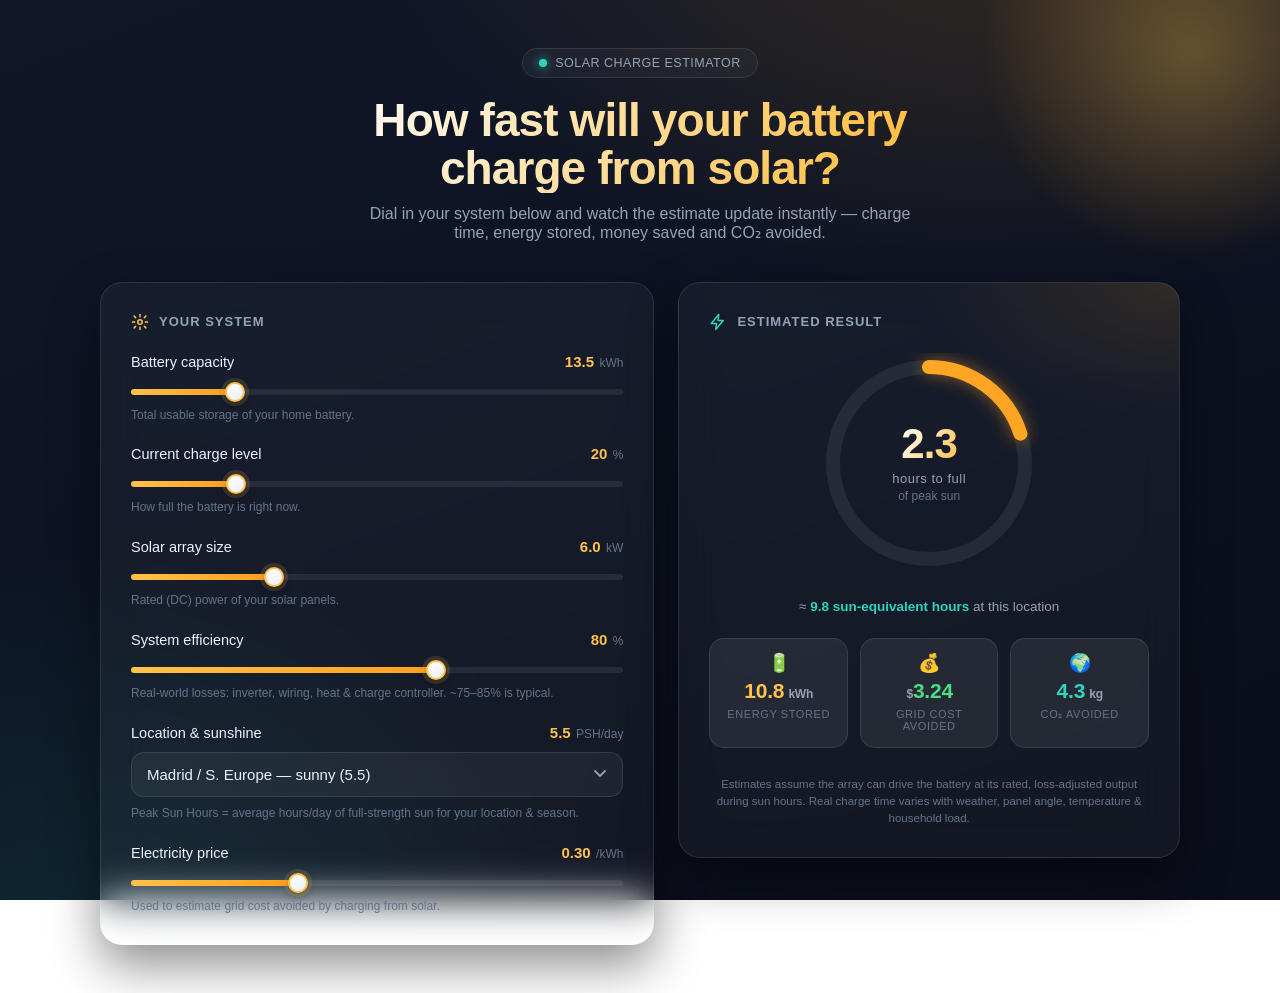
==== solar-battery-calculator.html @ 39a1d1af "Add sleek solar battery charging-time calculator Interactive single-file web app that estimates how " ====
<!DOCTYPE html>
<html lang="en">
<head>
<meta charset="UTF-8">
<meta name="viewport" content="width=device-width, initial-scale=1.0">
<title>Solar Charge — Battery Charging Time Calculator</title>
<style>
  :root {
    --bg-0: #0a0e1a;
    --bg-1: #0f1729;
    --glass: rgba(255, 255, 255, 0.04);
    --glass-brd: rgba(255, 255, 255, 0.10);
    --glass-hi: rgba(255, 255, 255, 0.07);
    --txt: #eef2ff;
    --txt-dim: #94a3b8;
    --txt-faint: #64748b;
    --sun: #ffc24b;
    --sun-deep: #ff9f1c;
    --teal: #2dd4bf;
    --teal-deep: #14b8a6;
    --green: #4ade80;
    --shadow: 0 20px 50px rgba(0, 0, 0, 0.45);
  }

  * { margin: 0; padding: 0; box-sizing: border-box; }

  html, body { min-height: 100%; }

  body {
    font-family: -apple-system, BlinkMacSystemFont, "Segoe UI", Roboto, Helvetica, Arial, sans-serif;
    color: var(--txt);
    background:
      radial-gradient(1200px 700px at 80% -10%, rgba(255, 159, 28, 0.16), transparent 55%),
      radial-gradient(1000px 800px at 5% 110%, rgba(45, 212, 191, 0.13), transparent 55%),
      linear-gradient(160deg, var(--bg-1), var(--bg-0));
    background-attachment: fixed;
    min-height: 100vh;
    padding: clamp(16px, 4vw, 48px);
    -webkit-font-smoothing: antialiased;
    display: flex;
    flex-direction: column;
    align-items: center;
  }

  /* floating sun glow */
  .ambient {
    position: fixed;
    top: -160px; right: -120px;
    width: 420px; height: 420px;
    border-radius: 50%;
    background: radial-gradient(circle, rgba(255, 194, 75, 0.30), rgba(255, 159, 28, 0.05) 60%, transparent 70%);
    filter: blur(8px);
    pointer-events: none;
    z-index: 0;
    animation: float 9s ease-in-out infinite;
  }
  @keyframes float {
    0%, 100% { transform: translateY(0) scale(1); }
    50%      { transform: translateY(26px) scale(1.05); }
  }

  .wrap {
    width: 100%;
    max-width: 1080px;
    position: relative;
    z-index: 1;
  }

  header.hero {
    text-align: center;
    margin-bottom: clamp(24px, 4vw, 40px);
  }
  .badge {
    display: inline-flex;
    align-items: center;
    gap: 8px;
    padding: 7px 16px;
    border-radius: 999px;
    background: var(--glass);
    border: 1px solid var(--glass-brd);
    backdrop-filter: blur(12px);
    font-size: 12.5px;
    letter-spacing: 0.5px;
    text-transform: uppercase;
    color: var(--txt-dim);
    margin-bottom: 18px;
  }
  .badge .dot {
    width: 8px; height: 8px; border-radius: 50%;
    background: var(--teal);
    box-shadow: 0 0 12px var(--teal);
    animation: pulse 2s ease-in-out infinite;
  }
  @keyframes pulse { 0%,100%{opacity:1;} 50%{opacity:.35;} }

  h1 {
    font-size: clamp(28px, 5vw, 46px);
    font-weight: 700;
    letter-spacing: -0.02em;
    line-height: 1.05;
    background: linear-gradient(120deg, #fff 20%, var(--sun) 70%, var(--sun-deep));
    -webkit-background-clip: text;
    background-clip: text;
    -webkit-text-fill-color: transparent;
  }
  header.hero p {
    margin-top: 12px;
    color: var(--txt-dim);
    font-size: clamp(14px, 2.2vw, 16px);
    max-width: 560px;
    margin-left: auto;
    margin-right: auto;
  }

  .grid {
    display: grid;
    grid-template-columns: 1.05fr 0.95fr;
    gap: clamp(16px, 2.5vw, 24px);
    align-items: start;
  }
  @media (max-width: 860px) {
    .grid { grid-template-columns: 1fr; }
  }

  .card {
    background: var(--glass);
    border: 1px solid var(--glass-brd);
    border-radius: 22px;
    padding: clamp(20px, 3vw, 30px);
    backdrop-filter: blur(20px);
    -webkit-backdrop-filter: blur(20px);
    box-shadow: var(--shadow);
  }

  .card-title {
    display: flex;
    align-items: center;
    gap: 10px;
    font-size: 13px;
    font-weight: 600;
    text-transform: uppercase;
    letter-spacing: 1px;
    color: var(--txt-dim);
    margin-bottom: 22px;
  }
  .card-title svg { width: 18px; height: 18px; }

  /* ---- Inputs ---- */
  .field { margin-bottom: 22px; }
  .field:last-child { margin-bottom: 0; }

  .field-head {
    display: flex;
    justify-content: space-between;
    align-items: baseline;
    margin-bottom: 11px;
  }
  .field-head label { font-size: 14.5px; font-weight: 500; color: var(--txt); }
  .field-head .val {
    font-variant-numeric: tabular-nums;
    font-weight: 700;
    font-size: 15px;
    color: var(--sun);
  }
  .field-head .val small { color: var(--txt-faint); font-weight: 500; font-size: 12px; margin-left: 2px; }

  input[type="range"] {
    -webkit-appearance: none;
    appearance: none;
    width: 100%;
    height: 6px;
    border-radius: 999px;
    background: rgba(255,255,255,0.08);
    outline: none;
    cursor: pointer;
  }
  input[type="range"]::-webkit-slider-thumb {
    -webkit-appearance: none;
    appearance: none;
    width: 20px; height: 20px;
    border-radius: 50%;
    background: linear-gradient(145deg, #fff, #e8eefc);
    border: 2px solid var(--sun);
    box-shadow: 0 0 0 4px rgba(255,194,75,0.15), 0 4px 10px rgba(0,0,0,0.4);
    transition: transform .12s ease, box-shadow .12s ease;
  }
  input[type="range"]::-webkit-slider-thumb:hover { transform: scale(1.12); }
  input[type="range"]::-webkit-slider-thumb:active {
    box-shadow: 0 0 0 7px rgba(255,194,75,0.22), 0 4px 10px rgba(0,0,0,0.4);
  }
  input[type="range"]::-moz-range-thumb {
    width: 18px; height: 18px;
    border-radius: 50%;
    background: #fff;
    border: 2px solid var(--sun);
    box-shadow: 0 4px 10px rgba(0,0,0,0.4);
    cursor: pointer;
  }

  select {
    width: 100%;
    appearance: none;
    -webkit-appearance: none;
    background: rgba(255,255,255,0.05);
    border: 1px solid var(--glass-brd);
    color: var(--txt);
    padding: 13px 42px 13px 15px;
    border-radius: 13px;
    font-size: 15px;
    font-family: inherit;
    cursor: pointer;
    background-image: url("data:image/svg+xml;utf8,<svg xmlns='http://www.w3.org/2000/svg' width='12' height='8' viewBox='0 0 12 8'><path d='M1 1l5 5 5-5' stroke='%2394a3b8' stroke-width='1.8' fill='none' stroke-linecap='round'/></svg>");
    background-repeat: no-repeat;
    background-position: right 16px center;
    transition: border-color .15s ease;
  }
  select:focus { outline: none; border-color: var(--sun); }
  select option { background: #131c30; color: var(--txt); }

  .hint { margin-top: 8px; font-size: 12px; color: var(--txt-faint); line-height: 1.4; }

  /* ---- Results ---- */
  .result-card {
    background:
      radial-gradient(420px 220px at 100% 0%, rgba(255,159,28,0.12), transparent 60%),
      var(--glass);
  }

  .ring-wrap {
    display: flex;
    flex-direction: column;
    align-items: center;
    margin-bottom: 26px;
  }
  .ring { position: relative; width: 220px; height: 220px; }
  .ring svg { transform: rotate(-90deg); }
  .ring .center {
    position: absolute;
    inset: 0;
    display: flex;
    flex-direction: column;
    align-items: center;
    justify-content: center;
    text-align: center;
  }
  .ring .center .big {
    font-size: 42px;
    font-weight: 700;
    line-height: 1;
    letter-spacing: -0.02em;
    font-variant-numeric: tabular-nums;
    background: linear-gradient(120deg, #fff, var(--sun));
    -webkit-background-clip: text; background-clip: text;
    -webkit-text-fill-color: transparent;
  }
  .ring .center .unit { font-size: 13px; color: var(--txt-dim); margin-top: 6px; letter-spacing: .5px; }
  .ring .center .sub  { font-size: 12px; color: var(--txt-faint); margin-top: 3px; }

  .equiv {
    text-align: center;
    color: var(--txt-dim);
    font-size: 13.5px;
    margin-bottom: 24px;
  }
  .equiv b { color: var(--teal); font-weight: 700; }

  .stats {
    display: grid;
    grid-template-columns: repeat(3, 1fr);
    gap: 12px;
  }
  @media (max-width: 420px) { .stats { grid-template-columns: 1fr; } }

  .stat {
    background: var(--glass-hi);
    border: 1px solid var(--glass-brd);
    border-radius: 15px;
    padding: 15px 14px;
    text-align: center;
  }
  .stat .icon { font-size: 18px; margin-bottom: 7px; line-height: 1; }
  .stat .num {
    font-size: 21px;
    font-weight: 700;
    font-variant-numeric: tabular-nums;
    letter-spacing: -0.01em;
  }
  .stat .num small { font-size: 12px; font-weight: 600; color: var(--txt-dim); margin-left: 1px; }
  .stat .lbl { font-size: 11px; color: var(--txt-faint); margin-top: 5px; text-transform: uppercase; letter-spacing: .6px; }

  .stat.energy .num { color: var(--sun); }
  .stat.money  .num { color: var(--green); }
  .stat.co2    .num { color: var(--teal); }

  .footnote {
    text-align: center;
    color: var(--txt-faint);
    font-size: 11.5px;
    margin-top: 28px;
    line-height: 1.5;
  }

  .num-anim { transition: color .2s ease; }
</style>
</head>
<body>
<div class="ambient"></div>

<div class="wrap">
  <header class="hero">
    <div class="badge"><span class="dot"></span> Solar Charge Estimator</div>
    <h1>How fast will your battery<br>charge from solar?</h1>
    <p>Dial in your system below and watch the estimate update instantly — charge time, energy stored, money saved and CO₂ avoided.</p>
  </header>

  <div class="grid">
    <!-- ============ INPUTS ============ -->
    <section class="card">
      <div class="card-title">
        <svg viewBox="0 0 24 24" fill="none" stroke="var(--sun)" stroke-width="2" stroke-linecap="round" stroke-linejoin="round"><circle cx="12" cy="12" r="3"/><path d="M12 2v3M12 19v3M4.2 4.2l2.1 2.1M17.7 17.7l2.1 2.1M2 12h3M19 12h3M4.2 19.8l2.1-2.1M17.7 6.3l2.1-2.1"/></svg>
        Your System
      </div>

      <div class="field">
        <div class="field-head">
          <label for="capacity">Battery capacity</label>
          <span class="val"><span id="capacityV">13.5</span><small> kWh</small></span>
        </div>
        <input type="range" id="capacity" min="2" max="60" step="0.5" value="13.5">
        <div class="hint">Total usable storage of your home battery.</div>
      </div>

      <div class="field">
        <div class="field-head">
          <label for="charge">Current charge level</label>
          <span class="val"><span id="chargeV">20</span><small> %</small></span>
        </div>
        <input type="range" id="charge" min="0" max="99" step="1" value="20">
        <div class="hint">How full the battery is right now.</div>
      </div>

      <div class="field">
        <div class="field-head">
          <label for="array">Solar array size</label>
          <span class="val"><span id="arrayV">6.0</span><small> kW</small></span>
        </div>
        <input type="range" id="array" min="0.5" max="20" step="0.25" value="6">
        <div class="hint">Rated (DC) power of your solar panels.</div>
      </div>

      <div class="field">
        <div class="field-head">
          <label for="eff">System efficiency</label>
          <span class="val"><span id="effV">80</span><small> %</small></span>
        </div>
        <input type="range" id="eff" min="55" max="95" step="1" value="80">
        <div class="hint">Real-world losses: inverter, wiring, heat &amp; charge controller. ~75–85% is typical.</div>
      </div>

      <div class="field">
        <div class="field-head">
          <label for="location">Location &amp; sunshine</label>
          <span class="val"><span id="pshV">5.5</span><small> PSH/day</small></span>
        </div>
        <select id="location">
          <option value="6.5">Phoenix, AZ — very sunny (6.5)</option>
          <option value="5.7">Los Angeles, CA — sunny (5.7)</option>
          <option value="5.5" selected>Madrid / S. Europe — sunny (5.5)</option>
          <option value="5.2">Miami, FL (5.2)</option>
          <option value="5.0">Sydney, AU (5.0)</option>
          <option value="4.5">Denver, CO (4.5)</option>
          <option value="4.0">New York, NY (4.0)</option>
          <option value="3.3">Berlin, DE (3.3)</option>
          <option value="2.8">Seattle, WA (2.8)</option>
          <option value="2.5">London, UK — cloudy (2.5)</option>
          <option value="custom">Custom…</option>
        </select>
        <div class="hint">Peak Sun Hours = average hours/day of full-strength sun for your location &amp; season.</div>
      </div>

      <div class="field" id="customPshField" style="display:none;">
        <div class="field-head">
          <label for="customPsh">Custom peak sun hours</label>
          <span class="val"><span id="customPshV">4.0</span><small> h/day</small></span>
        </div>
        <input type="range" id="customPsh" min="1" max="8" step="0.1" value="4">
      </div>

      <div class="field">
        <div class="field-head">
          <label for="rate">Electricity price</label>
          <span class="val"><span id="rateV">0.30</span><small> /kWh</small></span>
        </div>
        <input type="range" id="rate" min="0.05" max="0.80" step="0.01" value="0.30">
        <div class="hint">Used to estimate grid cost avoided by charging from solar.</div>
      </div>
    </section>

    <!-- ============ RESULTS ============ -->
    <section class="card result-card">
      <div class="card-title">
        <svg viewBox="0 0 24 24" fill="none" stroke="var(--teal)" stroke-width="2" stroke-linecap="round" stroke-linejoin="round"><path d="M13 2L3 14h7l-1 8 10-12h-7l1-8z"/></svg>
        Estimated Result
      </div>

      <div class="ring-wrap">
        <div class="ring">
          <svg width="220" height="220" viewBox="0 0 220 220">
            <defs>
              <linearGradient id="ringGrad" x1="0%" y1="0%" x2="100%" y2="100%">
                <stop offset="0%" stop-color="#ffc24b"/>
                <stop offset="100%" stop-color="#ff9f1c"/>
              </linearGradient>
            </defs>
            <circle cx="110" cy="110" r="96" fill="none" stroke="rgba(255,255,255,0.07)" stroke-width="14"/>
            <circle id="ringFill" cx="110" cy="110" r="96" fill="none" stroke="url(#ringGrad)" stroke-width="14"
                    stroke-linecap="round" stroke-dasharray="603.2" stroke-dashoffset="603.2"
                    style="transition: stroke-dashoffset .6s cubic-bezier(.4,0,.2,1); filter: drop-shadow(0 0 8px rgba(255,159,28,.5));"/>
          </svg>
          <div class="center">
            <div class="big" id="timeBig">6.5</div>
            <div class="unit" id="timeUnit">hours to full</div>
            <div class="sub" id="timeSub">of peak sun</div>
          </div>
        </div>
      </div>

      <div class="equiv" id="equiv">≈ <b>1.2 sunny days</b> at this location</div>

      <div class="stats">
        <div class="stat energy">
          <div class="icon">🔋</div>
          <div class="num"><span id="kwh">10.8</span><small> kWh</small></div>
          <div class="lbl">Energy stored</div>
        </div>
        <div class="stat money">
          <div class="icon">💰</div>
          <div class="num"><small>$</small><span id="money">3.24</span></div>
          <div class="lbl">Grid cost avoided</div>
        </div>
        <div class="stat co2">
          <div class="icon">🌍</div>
          <div class="num"><span id="co2">4.3</span><small> kg</small></div>
          <div class="lbl">CO₂ avoided</div>
        </div>
      </div>

      <div class="footnote">
        Estimates assume the array can drive the battery at its rated, loss-adjusted output during sun hours.
        Real charge time varies with weather, panel angle, temperature &amp; household load.
      </div>
    </section>
  </div>
</div>

<script>
// ====================================================================
//  Solar Charge Estimator — live calculator
// ====================================================================

const CO2_PER_KWH = 0.40; // kg CO2 avoided per kWh of grid electricity (approx. grid average)
const RING_CIRC   = 2 * Math.PI * 96; // circumference of the progress ring

// --- element refs ---
const els = {
  capacity: document.getElementById('capacity'),
  charge:   document.getElementById('charge'),
  array:    document.getElementById('array'),
  eff:      document.getElementById('eff'),
  location: document.getElementById('location'),
  customPsh:document.getElementById('customPsh'),
  customPshField: document.getElementById('customPshField'),
  rate:     document.getElementById('rate'),
};

// --- formatting helpers ---
const fmt = (n, d = 1) => n.toLocaleString(undefined, { minimumFractionDigits: d, maximumFractionDigits: d });

function currentPSH() {
  if (els.location.value === 'custom') return parseFloat(els.customPsh.value);
  return parseFloat(els.location.value);
}

function compute() {
  const capacity = parseFloat(els.capacity.value);   // kWh
  const charge   = parseFloat(els.charge.value);      // %
  const array    = parseFloat(els.array.value);       // kW (DC rated)
  const eff       = parseFloat(els.eff.value) / 100;   // fraction
  const psh       = currentPSH();                      // peak sun hours / day
  const rate      = parseFloat(els.rate.value);        // $/kWh

  // Energy still needed to reach 100%
  const energyNeeded = capacity * (1 - charge / 100);  // kWh

  // Effective charging power = rated array power adjusted for system losses
  const effPower = array * eff;                        // kW delivered to the battery in full sun

  // Hours of *peak* sun required, and equivalent real-world days
  const peakHoursNeeded = energyNeeded / effPower;     // peak-sun-hours
  const days            = peakHoursNeeded / psh;        // calendar days of this location's sun

  // Cost & environmental impact of the stored solar energy
  const moneySaved = energyNeeded * rate;
  const co2Saved   = energyNeeded * CO2_PER_KWH;

  // Charge fraction already in the battery (for the ring fill)
  const chargeFrac = charge / 100;

  return { energyNeeded, peakHoursNeeded, days, moneySaved, co2Saved, chargeFrac, charge };
}

function render() {
  // mirror slider values into their labels
  document.getElementById('capacityV').textContent = fmt(parseFloat(els.capacity.value), 1);
  document.getElementById('chargeV').textContent   = els.charge.value;
  document.getElementById('arrayV').textContent    = fmt(parseFloat(els.array.value), 2).replace(/0$/, '');
  document.getElementById('effV').textContent      = els.eff.value;
  document.getElementById('rateV').textContent     = fmt(parseFloat(els.rate.value), 2);
  document.getElementById('pshV').textContent      = fmt(currentPSH(), 1);
  document.getElementById('customPshV').textContent= fmt(parseFloat(els.customPsh.value), 1);

  const r = compute();

  // ---- Headline time-to-full ----
  // Show in hours if under a day's worth, else show in days for readability.
  const bigEl  = document.getElementById('timeBig');
  const unitEl = document.getElementById('timeUnit');
  const subEl  = document.getElementById('timeSub');

  if (r.charge >= 99) {
    bigEl.textContent = '100%';
    unitEl.textContent = 'already full';
    subEl.textContent = 'no charging needed';
  } else if (r.peakHoursNeeded < 12) {
    bigEl.textContent = fmt(r.peakHoursNeeded, 1);
    unitEl.textContent = 'hours to full';
    subEl.textContent = 'of peak sun';
  } else {
    bigEl.textContent = fmt(r.peakHoursNeeded, 0);
    unitEl.textContent = 'peak-sun hrs to full';
    subEl.textContent = 'spread across days';
  }

  // ---- Ring shows how full the battery already is ----
  const offset = RING_CIRC * (1 - r.chargeFrac);
  document.getElementById('ringFill').style.strokeDashoffset = offset;

  // ---- Equivalent real-world days ----
  const equivEl = document.getElementById('equiv');
  if (r.charge >= 99) {
    equivEl.innerHTML = 'Battery is topped up — soak in the sunshine ☀️';
  } else {
    const dayLabel = r.days < 1
      ? `${Math.round(r.days * 24 * 10) / 10} sun-equivalent hours`
      : `${fmt(r.days, 1)} sunny day${r.days >= 1.05 ? 's' : ''}`;
    equivEl.innerHTML = `≈ <b>${dayLabel}</b> at this location`;
  }

  // ---- Energy / cost / CO2 stats ----
  document.getElementById('kwh').textContent   = fmt(r.energyNeeded, 1);
  document.getElementById('money').textContent = fmt(r.moneySaved, 2);
  document.getElementById('co2').textContent   = fmt(r.co2Saved, 1);

  // paint slider fills
  paintRanges();
}

// Subtle gradient fill on the slider track to show position
function paintRanges() {
  document.querySelectorAll('input[type="range"]').forEach(el => {
    const min = parseFloat(el.min), max = parseFloat(el.max);
    const pct = ((parseFloat(el.value) - min) / (max - min)) * 100;
    el.style.background =
      `linear-gradient(90deg, var(--sun) 0%, var(--sun-deep) ${pct}%, rgba(255,255,255,0.08) ${pct}%)`;
  });
}

// --- wire up listeners ---
Object.values(els).forEach(el => {
  if (el && el.tagName) el.addEventListener('input', render);
});

els.location.addEventListener('change', () => {
  els.customPshField.style.display = els.location.value === 'custom' ? 'block' : 'none';
  render();
});

// initial paint
render();
</script>
</body>
</html>
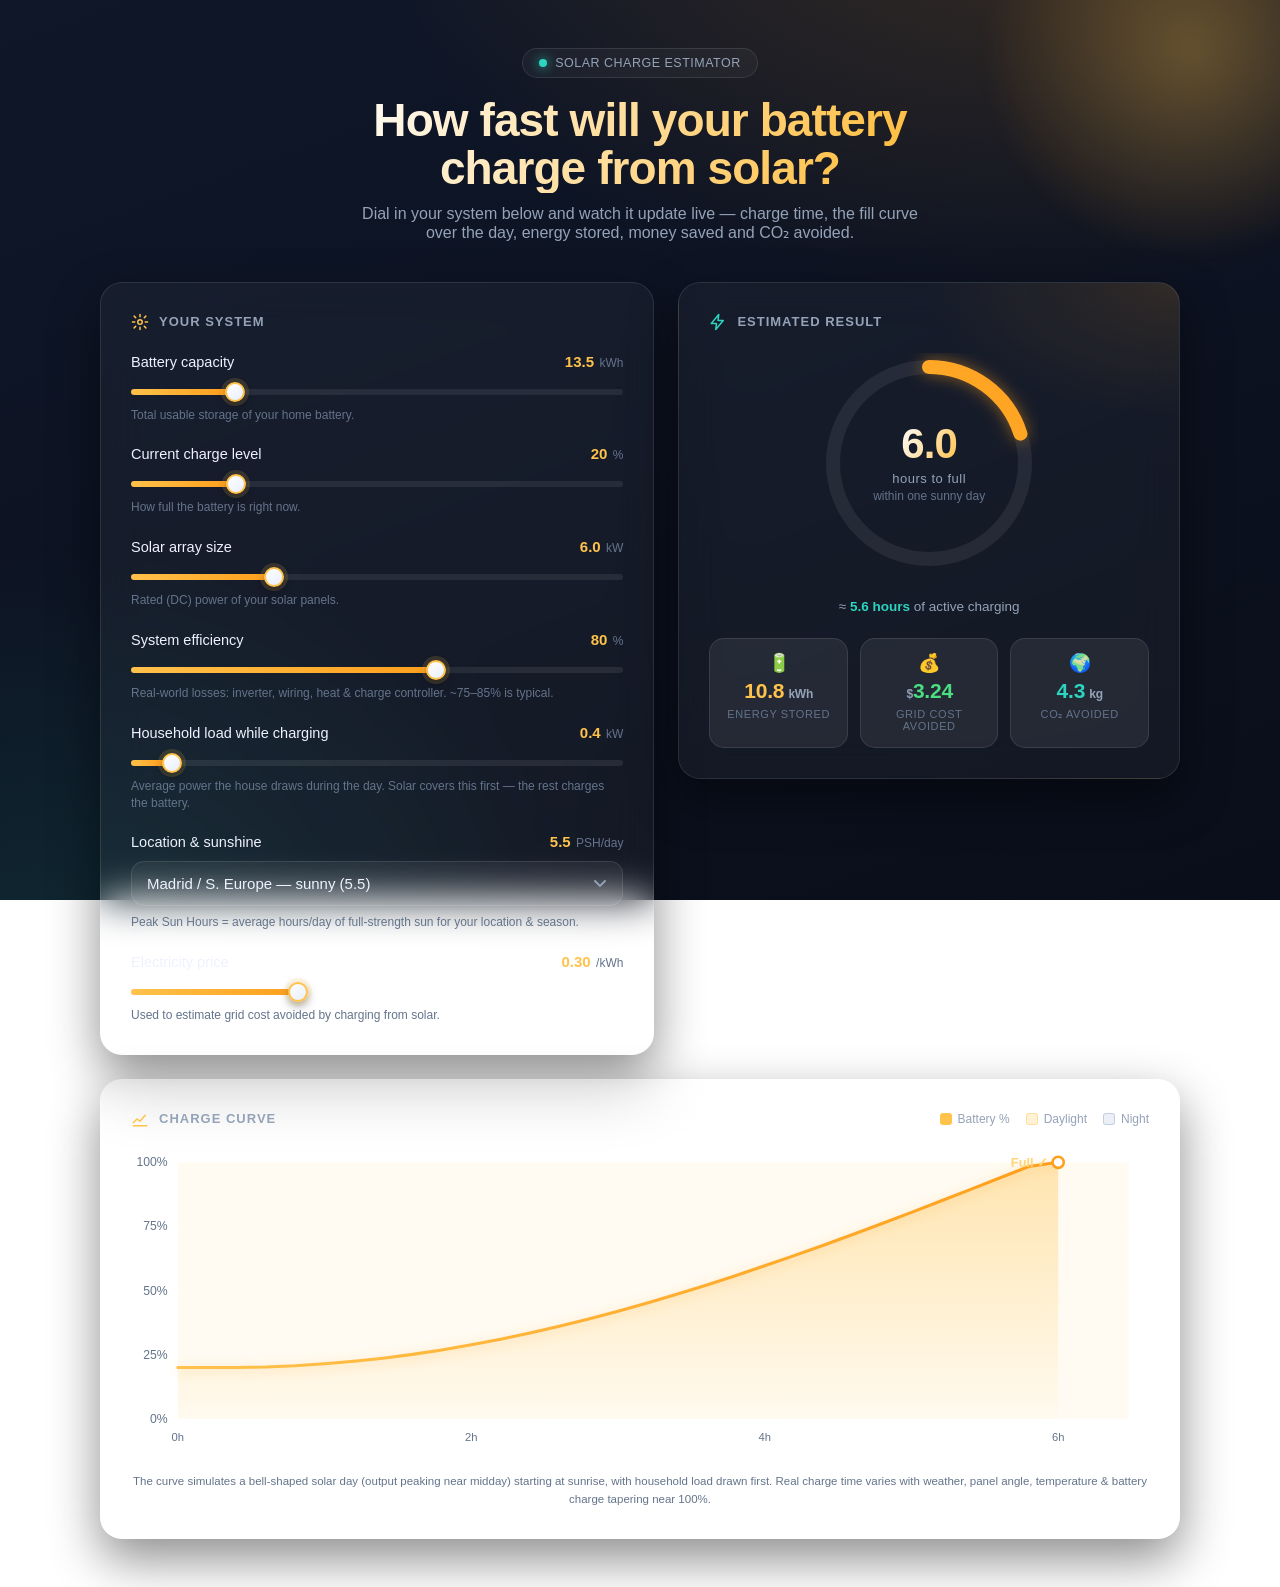
==== commit df37df6a: "Add household-load slider and animated charge-curve chart - New 'Household load while charging' inpu" ====
--- a/solar-battery-calculator.html
+++ b/solar-battery-calculator.html
@@ -19,6 +19,7 @@
     --teal: #2dd4bf;
     --teal-deep: #14b8a6;
     --green: #4ade80;
+    --red: #f87171;
     --shadow: 0 20px 50px rgba(0, 0, 0, 0.45);
   }
 
@@ -42,7 +43,6 @@
     align-items: center;
   }
 
-  /* floating sun glow */
   .ambient {
     position: fixed;
     top: -160px; right: -120px;
@@ -145,7 +145,6 @@
   }
   .card-title svg { width: 18px; height: 18px; }
 
-  /* ---- Inputs ---- */
   .field { margin-bottom: 22px; }
   .field:last-child { margin-bottom: 0; }
 
@@ -219,7 +218,6 @@
 
   .hint { margin-top: 8px; font-size: 12px; color: var(--txt-faint); line-height: 1.4; }
 
-  /* ---- Results ---- */
   .result-card {
     background:
       radial-gradient(420px 220px at 100% 0%, rgba(255,159,28,0.12), transparent 60%),
@@ -253,8 +251,12 @@
     -webkit-background-clip: text; background-clip: text;
     -webkit-text-fill-color: transparent;
   }
+  .ring .center .big.warn {
+    background: linear-gradient(120deg, #fff, var(--red));
+    -webkit-background-clip: text; background-clip: text;
+  }
   .ring .center .unit { font-size: 13px; color: var(--txt-dim); margin-top: 6px; letter-spacing: .5px; }
-  .ring .center .sub  { font-size: 12px; color: var(--txt-faint); margin-top: 3px; }
+  .ring .center .sub  { font-size: 12px; color: var(--txt-faint); margin-top: 3px; max-width: 150px; }
 
   .equiv {
     text-align: center;
@@ -292,15 +294,33 @@
   .stat.money  .num { color: var(--green); }
   .stat.co2    .num { color: var(--teal); }
 
+  /* ---- Charge curve card ---- */
+  .chart-card { margin-top: clamp(16px, 2.5vw, 24px); }
+  .chart-head {
+    display: flex;
+    justify-content: space-between;
+    align-items: center;
+    flex-wrap: wrap;
+    gap: 10px;
+    margin-bottom: 18px;
+  }
+  .legend { display: flex; gap: 16px; flex-wrap: wrap; }
+  .legend span { display: inline-flex; align-items: center; gap: 6px; font-size: 12px; color: var(--txt-dim); }
+  .legend i { width: 12px; height: 12px; border-radius: 3px; display: inline-block; }
+  .legend .l-day  { background: rgba(255,194,75,0.22); border: 1px solid rgba(255,194,75,0.4); }
+  .legend .l-night{ background: rgba(99,130,180,0.12); border: 1px solid rgba(99,130,180,0.3); }
+  .legend .l-soc  { background: var(--sun); }
+
+  .chart-wrap { width: 100%; }
+  .chart-wrap svg { width: 100%; height: auto; display: block; }
+
   .footnote {
     text-align: center;
     color: var(--txt-faint);
     font-size: 11.5px;
-    margin-top: 28px;
+    margin-top: 22px;
     line-height: 1.5;
   }
-
-  .num-anim { transition: color .2s ease; }
 </style>
 </head>
 <body>
@@ -310,7 +330,7 @@
   <header class="hero">
     <div class="badge"><span class="dot"></span> Solar Charge Estimator</div>
     <h1>How fast will your battery<br>charge from solar?</h1>
-    <p>Dial in your system below and watch the estimate update instantly — charge time, energy stored, money saved and CO₂ avoided.</p>
+    <p>Dial in your system below and watch it update live — charge time, the fill curve over the day, energy stored, money saved and CO₂ avoided.</p>
   </header>
 
   <div class="grid">
@@ -355,6 +375,15 @@
         </div>
         <input type="range" id="eff" min="55" max="95" step="1" value="80">
         <div class="hint">Real-world losses: inverter, wiring, heat &amp; charge controller. ~75–85% is typical.</div>
+      </div>
+
+      <div class="field">
+        <div class="field-head">
+          <label for="load">Household load while charging</label>
+          <span class="val"><span id="loadV">0.4</span><small> kW</small></span>
+        </div>
+        <input type="range" id="load" min="0" max="6" step="0.1" value="0.4">
+        <div class="hint">Average power the house draws during the day. Solar covers this first — the rest charges the battery.</div>
       </div>
 
       <div class="field">
@@ -444,36 +473,55 @@
           <div class="lbl">CO₂ avoided</div>
         </div>
       </div>
-
-      <div class="footnote">
-        Estimates assume the array can drive the battery at its rated, loss-adjusted output during sun hours.
-        Real charge time varies with weather, panel angle, temperature &amp; household load.
-      </div>
     </section>
   </div>
+
+  <!-- ============ CHARGE CURVE ============ -->
+  <section class="card chart-card">
+    <div class="chart-head">
+      <div class="card-title" style="margin-bottom:0;">
+        <svg viewBox="0 0 24 24" fill="none" stroke="var(--sun)" stroke-width="2" stroke-linecap="round" stroke-linejoin="round"><path d="M3 17l5-5 4 3 7-8"/><path d="M3 21h18"/></svg>
+        Charge Curve
+      </div>
+      <div class="legend">
+        <span><i class="l-soc"></i> Battery %</span>
+        <span><i class="l-day"></i> Daylight</span>
+        <span><i class="l-night"></i> Night</span>
+      </div>
+    </div>
+    <div class="chart-wrap">
+      <svg id="chart" viewBox="0 0 1000 300" preserveAspectRatio="xMidYMid meet" role="img" aria-label="Battery state of charge over time"></svg>
+    </div>
+    <div class="footnote">
+      The curve simulates a bell-shaped solar day (output peaking near midday) starting at sunrise, with household load drawn first.
+      Real charge time varies with weather, panel angle, temperature &amp; battery charge tapering near 100%.
+    </div>
+  </section>
 </div>
 
 <script>
 // ====================================================================
-//  Solar Charge Estimator — live calculator
+//  Solar Charge Estimator — live calculator + day-by-day simulation
 // ====================================================================
 
-const CO2_PER_KWH = 0.40; // kg CO2 avoided per kWh of grid electricity (approx. grid average)
-const RING_CIRC   = 2 * Math.PI * 96; // circumference of the progress ring
-
-// --- element refs ---
+const CO2_PER_KWH = 0.40;            // kg CO2 avoided per kWh of grid electricity
+const RING_CIRC   = 2 * Math.PI * 96;
+const DAYLIGHT_H  = 12;              // modelled daylight window (sunrise..sunset)
+const SIM_DT      = 0.2;             // simulation step (hours)
+const SIM_MAX_H   = 24 * 7;          // give up after a week
+
 const els = {
   capacity: document.getElementById('capacity'),
   charge:   document.getElementById('charge'),
   array:    document.getElementById('array'),
   eff:      document.getElementById('eff'),
+  load:     document.getElementById('load'),
   location: document.getElementById('location'),
   customPsh:document.getElementById('customPsh'),
   customPshField: document.getElementById('customPshField'),
   rate:     document.getElementById('rate'),
 };
 
-// --- formatting helpers ---
 const fmt = (n, d = 1) => n.toLocaleString(undefined, { minimumFractionDigits: d, maximumFractionDigits: d });
 
 function currentPSH() {
@@ -481,91 +529,199 @@
   return parseFloat(els.location.value);
 }
 
+// --- Instantaneous solar power delivered to the system at time-of-day h (0 = sunrise) ---
+// Bell-shaped (half-sine) production scaled so the daily integral equals effPower * PSH.
+function solarPower(hourOfDay, effPower, psh) {
+  if (hourOfDay < 0 || hourOfDay > DAYLIGHT_H) return 0;
+  const dailyEnergy = effPower * psh;                       // kWh delivered per day (pre-load)
+  const peak = dailyEnergy * Math.PI / (2 * DAYLIGHT_H);    // amplitude of the half-sine
+  return peak * Math.sin(Math.PI * hourOfDay / DAYLIGHT_H);
+}
+
+// --- Step the battery through simulated solar days until full (or we give up) ---
+function simulate(capacity, startKwh, effPower, load, psh) {
+  const pts = [{ t: 0, soc: startKwh }];
+  let soc = startKwh, fullAt = null, activeHours = 0;
+
+  for (let t = SIM_DT; t <= SIM_MAX_H; t += SIM_DT) {
+    const hod = t % 24;                                     // hour of day, t=0 is sunrise
+    const net = Math.max(0, solarPower(hod, effPower, psh) - load);
+    if (net > 0) activeHours += SIM_DT;
+    soc = Math.min(capacity, soc + net * SIM_DT);
+    pts.push({ t, soc });
+    if (fullAt === null && soc >= capacity - 1e-6) { fullAt = t; break; }
+  }
+  return { pts, fullAt, activeHours };
+}
+
 function compute() {
-  const capacity = parseFloat(els.capacity.value);   // kWh
-  const charge   = parseFloat(els.charge.value);      // %
-  const array    = parseFloat(els.array.value);       // kW (DC rated)
-  const eff       = parseFloat(els.eff.value) / 100;   // fraction
-  const psh       = currentPSH();                      // peak sun hours / day
-  const rate      = parseFloat(els.rate.value);        // $/kWh
-
-  // Energy still needed to reach 100%
-  const energyNeeded = capacity * (1 - charge / 100);  // kWh
-
-  // Effective charging power = rated array power adjusted for system losses
-  const effPower = array * eff;                        // kW delivered to the battery in full sun
-
-  // Hours of *peak* sun required, and equivalent real-world days
-  const peakHoursNeeded = energyNeeded / effPower;     // peak-sun-hours
-  const days            = peakHoursNeeded / psh;        // calendar days of this location's sun
-
-  // Cost & environmental impact of the stored solar energy
+  const capacity = parseFloat(els.capacity.value);
+  const charge   = parseFloat(els.charge.value);
+  const array    = parseFloat(els.array.value);
+  const eff       = parseFloat(els.eff.value) / 100;
+  const load      = parseFloat(els.load.value);
+  const psh       = currentPSH();
+  const rate      = parseFloat(els.rate.value);
+
+  const startKwh     = capacity * charge / 100;
+  const energyNeeded = capacity - startKwh;
+  const effPower     = array * eff;
+
+  const sim = simulate(capacity, startKwh, effPower, load, psh);
+
   const moneySaved = energyNeeded * rate;
   const co2Saved   = energyNeeded * CO2_PER_KWH;
 
-  // Charge fraction already in the battery (for the ring fill)
-  const chargeFrac = charge / 100;
-
-  return { energyNeeded, peakHoursNeeded, days, moneySaved, co2Saved, chargeFrac, charge };
+  return { capacity, charge, energyNeeded, effPower, load, psh, rate,
+           moneySaved, co2Saved, ...sim };
 }
 
 function render() {
-  // mirror slider values into their labels
+  // mirror slider values
   document.getElementById('capacityV').textContent = fmt(parseFloat(els.capacity.value), 1);
   document.getElementById('chargeV').textContent   = els.charge.value;
   document.getElementById('arrayV').textContent    = fmt(parseFloat(els.array.value), 2).replace(/0$/, '');
   document.getElementById('effV').textContent      = els.eff.value;
+  document.getElementById('loadV').textContent     = fmt(parseFloat(els.load.value), 1);
   document.getElementById('rateV').textContent     = fmt(parseFloat(els.rate.value), 2);
   document.getElementById('pshV').textContent      = fmt(currentPSH(), 1);
   document.getElementById('customPshV').textContent= fmt(parseFloat(els.customPsh.value), 1);
 
   const r = compute();
 
-  // ---- Headline time-to-full ----
-  // Show in hours if under a day's worth, else show in days for readability.
   const bigEl  = document.getElementById('timeBig');
   const unitEl = document.getElementById('timeUnit');
   const subEl  = document.getElementById('timeSub');
+  const equivEl= document.getElementById('equiv');
+  bigEl.classList.remove('warn');
 
   if (r.charge >= 99) {
     bigEl.textContent = '100%';
     unitEl.textContent = 'already full';
     subEl.textContent = 'no charging needed';
-  } else if (r.peakHoursNeeded < 12) {
-    bigEl.textContent = fmt(r.peakHoursNeeded, 1);
-    unitEl.textContent = 'hours to full';
-    subEl.textContent = 'of peak sun';
+    equivEl.innerHTML = 'Battery is topped up — soak in the sunshine ☀️';
+  } else if (r.fullAt === null) {
+    bigEl.classList.add('warn');
+    bigEl.textContent = '∞';
+    unitEl.textContent = "won't reach full";
+    subEl.textContent = 'load is too high for this sun';
+    equivEl.innerHTML = 'The house is using solar faster than it can store — <b>lower the load</b> or add panels.';
   } else {
-    bigEl.textContent = fmt(r.peakHoursNeeded, 0);
-    unitEl.textContent = 'peak-sun hrs to full';
-    subEl.textContent = 'spread across days';
-  }
-
-  // ---- Ring shows how full the battery already is ----
-  const offset = RING_CIRC * (1 - r.chargeFrac);
-  document.getElementById('ringFill').style.strokeDashoffset = offset;
-
-  // ---- Equivalent real-world days ----
-  const equivEl = document.getElementById('equiv');
-  if (r.charge >= 99) {
-    equivEl.innerHTML = 'Battery is topped up — soak in the sunshine ☀️';
-  } else {
-    const dayLabel = r.days < 1
-      ? `${Math.round(r.days * 24 * 10) / 10} sun-equivalent hours`
-      : `${fmt(r.days, 1)} sunny day${r.days >= 1.05 ? 's' : ''}`;
-    equivEl.innerHTML = `≈ <b>${dayLabel}</b> at this location`;
-  }
-
-  // ---- Energy / cost / CO2 stats ----
+    if (r.fullAt <= DAYLIGHT_H) {
+      bigEl.textContent = fmt(r.fullAt, 1);
+      unitEl.textContent = 'hours to full';
+      subEl.textContent = 'within one sunny day';
+    } else {
+      bigEl.textContent = fmt(r.fullAt / 24, 1);
+      unitEl.textContent = 'days to full';
+      subEl.textContent = 'across solar cycles';
+    }
+    equivEl.innerHTML = `≈ <b>${fmt(r.activeHours, 1)} hours</b> of active charging`;
+  }
+
+  // ring shows how full the battery already is
+  document.getElementById('ringFill').style.strokeDashoffset = RING_CIRC * (1 - r.charge / 100);
+
   document.getElementById('kwh').textContent   = fmt(r.energyNeeded, 1);
   document.getElementById('money').textContent = fmt(r.moneySaved, 2);
   document.getElementById('co2').textContent   = fmt(r.co2Saved, 1);
 
-  // paint slider fills
+  drawChart(r);
   paintRanges();
 }
 
-// Subtle gradient fill on the slider track to show position
+// ---- SVG charge-curve chart ----
+let chartAnimated = false;
+function drawChart(r) {
+  const W = 1000, H = 300, padL = 46, padR = 20, padT = 16, padB = 32;
+  const plotW = W - padL - padR, plotH = H - padT - padB;
+  const cap = r.capacity;
+
+  // horizon: a little past full, or the whole week if it never fills
+  const xMax = r.fullAt !== null ? Math.max(r.fullAt * 1.08, SIM_DT) : SIM_MAX_H;
+  const X = t => padL + (t / xMax) * plotW;
+  const Y = pct => padT + (1 - pct / 100) * plotH;
+
+  let svg = '';
+
+  // day / night background bands
+  for (let d = 0; d * 24 < xMax; d++) {
+    const dayStart = d * 24, dayEnd = Math.min(d * 24 + DAYLIGHT_H, xMax);
+    const nightEnd = Math.min(d * 24 + 24, xMax);
+    svg += `<rect x="${X(dayStart).toFixed(1)}" y="${padT}" width="${(X(dayEnd)-X(dayStart)).toFixed(1)}" height="${plotH}" fill="rgba(255,194,75,0.07)"/>`;
+    if (dayEnd < nightEnd)
+      svg += `<rect x="${X(dayEnd).toFixed(1)}" y="${padT}" width="${(X(nightEnd)-X(dayEnd)).toFixed(1)}" height="${plotH}" fill="rgba(99,130,180,0.05)"/>`;
+  }
+
+  // horizontal gridlines + y labels
+  [0, 25, 50, 75, 100].forEach(p => {
+    const y = Y(p).toFixed(1);
+    svg += `<line x1="${padL}" y1="${y}" x2="${W-padR}" y2="${y}" stroke="rgba(255,255,255,0.06)" stroke-width="1"/>`;
+    svg += `<text x="${padL-10}" y="${(Y(p)+4).toFixed(1)}" fill="#64748b" font-size="12" text-anchor="end">${p}%</text>`;
+  });
+
+  // x labels (per day, or hours if it fills within a day)
+  if (xMax <= DAYLIGHT_H * 1.2) {
+    for (let h = 0; h <= xMax; h += 2) {
+      svg += `<text x="${X(h).toFixed(1)}" y="${H-10}" fill="#64748b" font-size="11" text-anchor="middle">${h}h</text>`;
+    }
+  } else {
+    for (let d = 0; d * 24 < xMax; d++) {
+      svg += `<text x="${X(d*24 + 6).toFixed(1)}" y="${H-10}" fill="#64748b" font-size="11" text-anchor="middle">Day ${d+1}</text>`;
+    }
+  }
+
+  // build the SoC line + area
+  let line = '', area = `M ${padL} ${Y(0).toFixed(1)} `;
+  r.pts.forEach((p, i) => {
+    const x = X(p.t).toFixed(1), y = Y(p.soc / cap * 100).toFixed(1);
+    line += (i === 0 ? `M ${x} ${y}` : ` L ${x} ${y}`);
+    area += `L ${x} ${y} `;
+  });
+  const lastX = X(r.pts[r.pts.length - 1].t).toFixed(1);
+  area += `L ${lastX} ${Y(0).toFixed(1)} Z`;
+
+  svg += `
+    <defs>
+      <linearGradient id="areaGrad" x1="0" y1="0" x2="0" y2="1">
+        <stop offset="0%" stop-color="rgba(255,194,75,0.40)"/>
+        <stop offset="100%" stop-color="rgba(255,194,75,0.02)"/>
+      </linearGradient>
+      <linearGradient id="lineGrad" x1="0" y1="0" x2="1" y2="0">
+        <stop offset="0%" stop-color="#ffc24b"/>
+        <stop offset="100%" stop-color="#ff9f1c"/>
+      </linearGradient>
+    </defs>
+    <path d="${area}" fill="url(#areaGrad)"/>
+    <path id="socLine" d="${line}" fill="none" stroke="url(#lineGrad)" stroke-width="3"
+          stroke-linejoin="round" stroke-linecap="round" style="filter:drop-shadow(0 2px 6px rgba(255,159,28,.35))"/>`;
+
+  // marker at the full point
+  if (r.fullAt !== null && r.charge < 99) {
+    const fx = X(r.fullAt).toFixed(1), fy = Y(100).toFixed(1);
+    svg += `<circle cx="${fx}" cy="${fy}" r="5.5" fill="#fff" stroke="#ff9f1c" stroke-width="2.5"/>`;
+    const anchor = r.fullAt / xMax > 0.85 ? 'end' : 'start';
+    const dx = anchor === 'end' ? -10 : 10;
+    svg += `<text x="${(parseFloat(fx)+dx).toFixed(1)}" y="${(parseFloat(fy)+5).toFixed(1)}" fill="#ffd57a" font-size="12.5" font-weight="700" text-anchor="${anchor}">Full ✓</text>`;
+  }
+
+  const chart = document.getElementById('chart');
+  chart.innerHTML = svg;
+
+  // draw-in animation, once
+  const path = document.getElementById('socLine');
+  if (path && !chartAnimated) {
+    const len = path.getTotalLength();
+    path.style.transition = 'none';
+    path.style.strokeDasharray = len;
+    path.style.strokeDashoffset = len;
+    path.getBoundingClientRect();           // force reflow
+    path.style.transition = 'stroke-dashoffset 1.1s ease';
+    path.style.strokeDashoffset = 0;
+    chartAnimated = true;
+  }
+}
+
 function paintRanges() {
   document.querySelectorAll('input[type="range"]').forEach(el => {
     const min = parseFloat(el.min), max = parseFloat(el.max);
@@ -575,7 +731,6 @@
   });
 }
 
-// --- wire up listeners ---
 Object.values(els).forEach(el => {
   if (el && el.tagName) el.addEventListener('input', render);
 });
@@ -585,7 +740,6 @@
   render();
 });
 
-// initial paint
 render();
 </script>
 </body>
